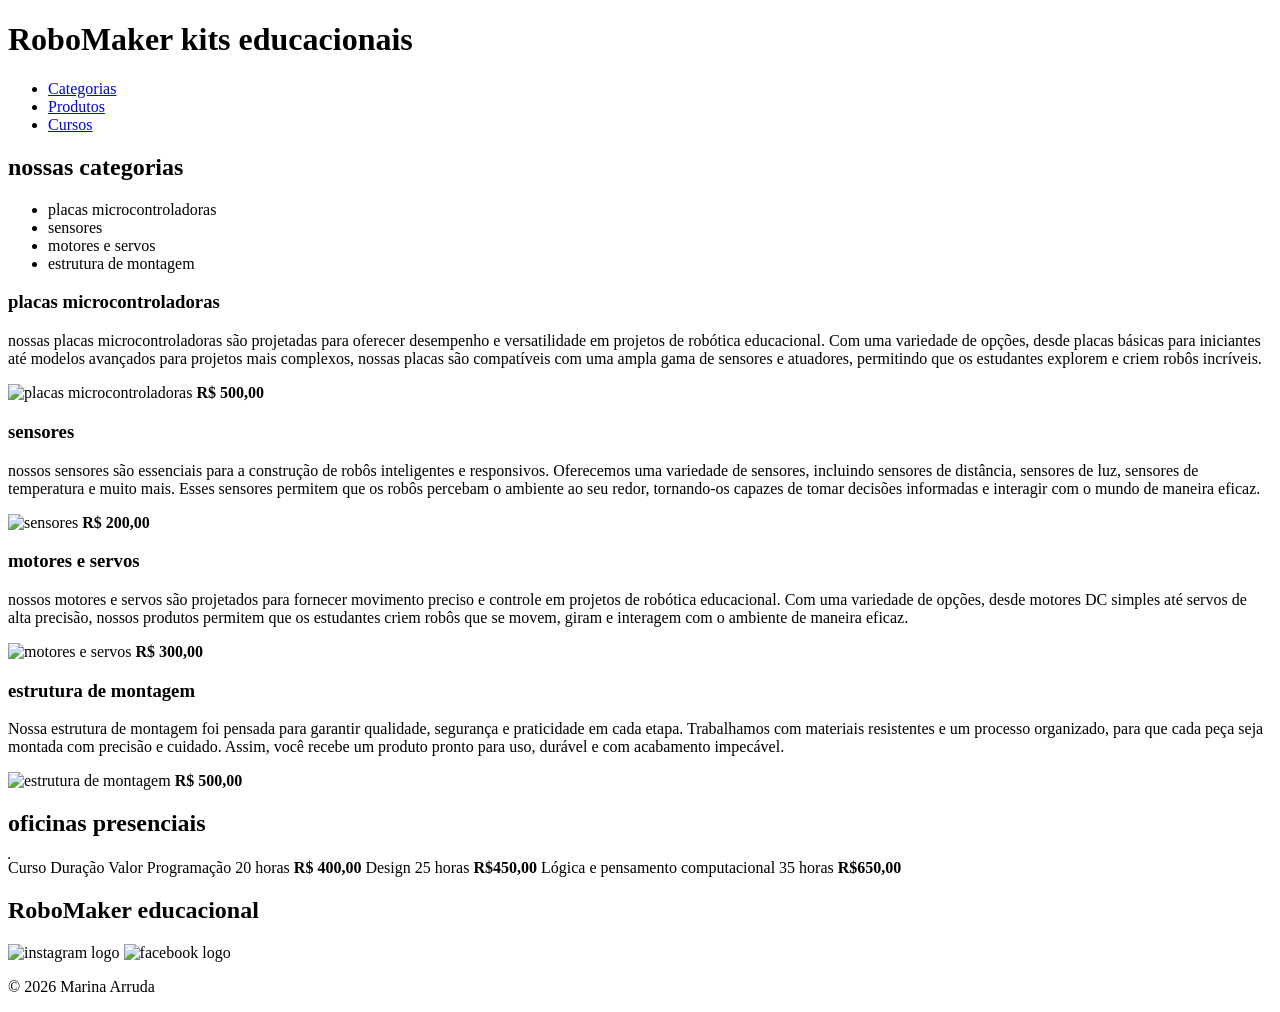
==== index.html @ 4b1f6220 "Finalizando estrutura HTML5 do projeto RoboMaker" ====
<!DOCTYPE html>
<html lang="pt-BR">
<head>
    <meta charset="UTF-8">
    <meta name="viewport" content="width=device-width, initial-scale=1.0">
    <title>projeto RoboMaKer</title>
</head>
<body>
    <!--cabeç<alho-->
    <header>
        <div id="logo">
        <h1>RoboMaker kits educacionais</h1>
        </div>
        <nav>
            <ul>
        <li>
            <a
             href="categorias">Categorias</a>
            </li>
        <li>
            <a 
            href="produtos">Produtos</a>
        </li>
        <li>
            <a
             href="cursos">Cursos</a>
            </li>
        </ul>

        </nav>

    </header>
        
        
    <main>
        <section id="categorias">
            <h2>nossas categorias</h2>
                 <ul>
                    <li>placas microcontroladoras</li>
                    <li>sensores</li>
                    <li>motores e servos</li>
                    <li>estrutura de montagem</li>
                 </ul>
        </section>

        <section id="produtos">
            <article>
               <h3>placas microcontroladoras</h3>
               <p>nossas placas microcontroladoras são projetadas para oferecer desempenho e versatilidade em projetos de robótica educacional. Com uma variedade de opções, desde placas básicas para iniciantes até modelos avançados para projetos mais complexos, nossas placas são compatíveis com uma ampla gama de sensores e atuadores, permitindo que os estudantes explorem e criem robôs incríveis.</p>
               <img src="https://images.unsplash.com/photo-1610878785620-3ab2d3a2ae7b?" alt="placas microcontroladoras" width="300">
               <strong>R$ 500,00</strong>
               
            </article>
               <article>
                   <h3>sensores</h3>
                   <p>nossos sensores são essenciais para a construção de robôs inteligentes e responsivos. Oferecemos uma variedade de sensores, incluindo sensores de distância, sensores de luz, sensores de temperatura e muito mais. Esses sensores permitem que os robôs percebam o ambiente ao seu redor, tornando-os capazes de tomar decisões informadas e interagir com o mundo de maneira eficaz.</p>
                   <img src="https://images.unsplash.com/photo-1595692682118-774e5182f484?" alt="sensores" width="300">
                   <strong>R$ 200,00</strong>
                   
               </article>
               <article>
                   <h3>motores e servos</h3>
                   <p>nossos motores e servos são projetados para fornecer movimento preciso e controle em projetos de robótica educacional.
                        Com uma variedade de opções, desde motores DC simples até servos de alta precisão, nossos produtos permitem que os estudantes criem robôs que se movem, giram e interagem com o ambiente de maneira eficaz.</p>
                   <img src="https://images.unsplash.com/photo-1723730741647-caaea47ac90f?" alt="motores e servos" width="300">
                   <strong>R$ 300,00</strong>
               </article>
    
                   <article>
                       <h3>estrutura de montagem</h3>
                       <p>Nossa estrutura de montagem foi pensada para garantir qualidade, segurança e praticidade em cada etapa. Trabalhamos com materiais resistentes e um processo organizado, para que cada peça seja montada com precisão e cuidado. Assim, você recebe um produto pronto para uso, durável e com acabamento impecável.</p>
                       <img src="https://images.unsplash.com/photo-1591238372338-22d30c883a86?" alt="estrutura de montagem"  width="300">
                       <strong>R$ 500,00</strong>
                   </article>
        </section>

        <section id="Cursos">
            <h2>oficinas presenciais</h2>
    
            <table border="1"></table>
            <thead>
                <tr>Curso</tr>
                <tr>Duração</tr>
                <tr>Valor</tr>
            </thead>
            
            <tbody>
                <tr>
                    <td>Programação</td>
                    <td>20 horas</td>
                    <td> <strong>R$ 400,00</strong></td>
                </tr>
    
                <tr>
                    <td>Design</td>
                    <td>25 horas</td>
                    <td><strong>R$450,00</strong></td>
                </tr>
    
                <tr>
                    <td>Lógica e pensamento computacional</td>
                    <td>35 horas</td>
                    <td><strong>R$650,00</strong></td>
                </tr>
            </tbody>
            </table>

        </section>

    </main>

    <!--Rodapé-->
    <footer>
        <h2>RoboMaker educacional</h2>
        
        <img src="https://images.unsplash.com/photo-1633886897663-44c707d71904?" alt="instagram logo" width="100">
        <img src="https://images.unsplash.com/photo-1662947851950-2a8090a016d7?" alt="facebook logo" width="150">
        <p>
            &copy; 2026 Marina Arruda
        </p>

    </footer>

    
</body>
</html>
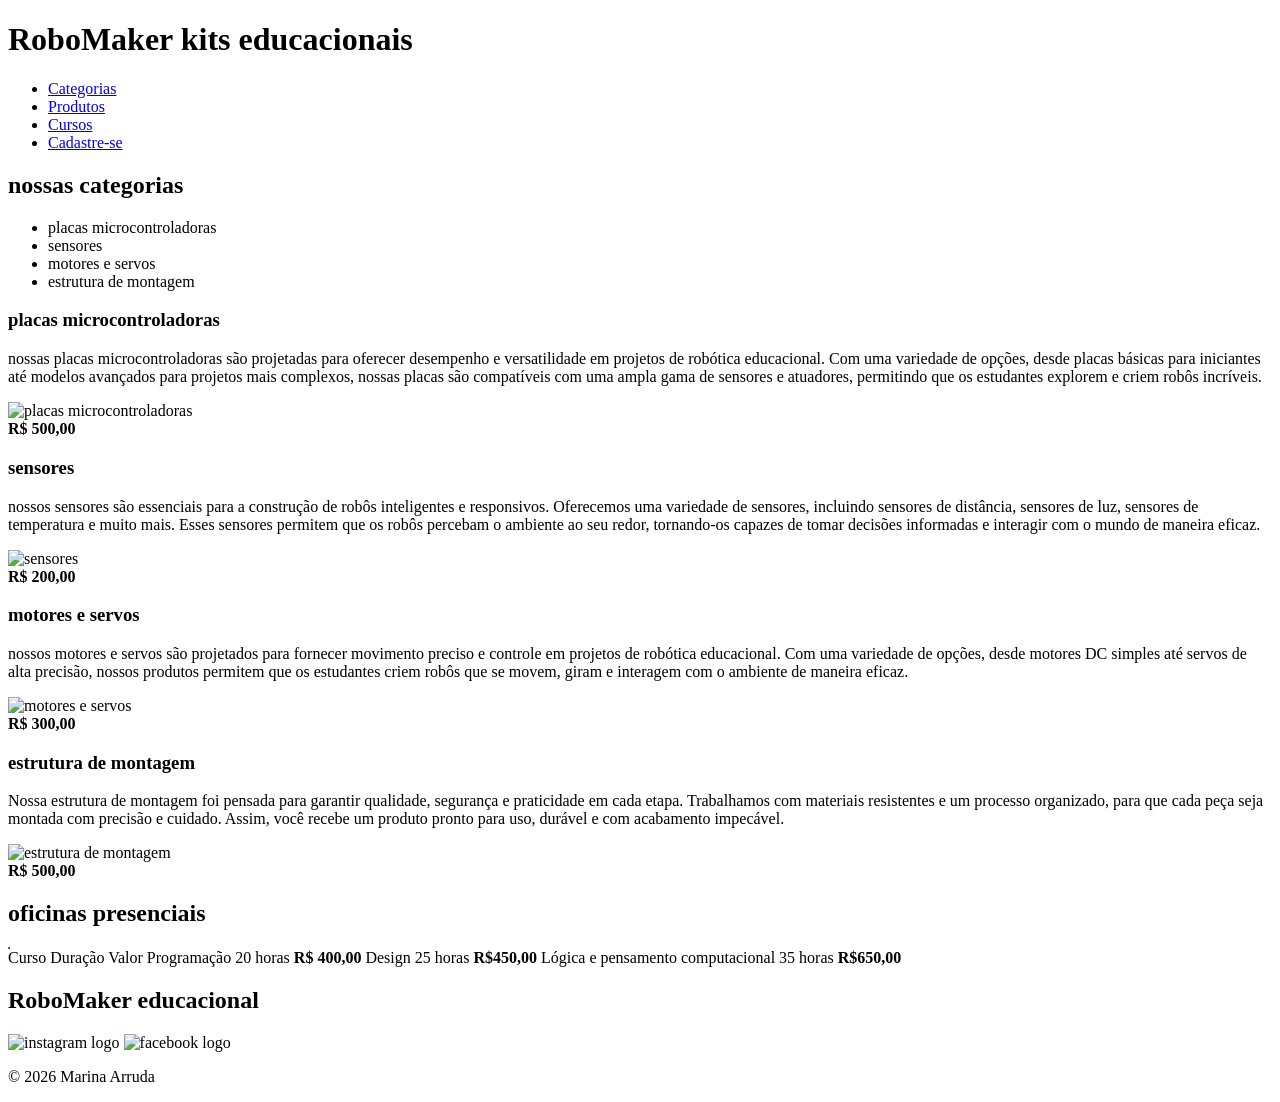
==== commit 8e62218a: "corrigido âncoras" ====
--- a/index.html
+++ b/index.html
@@ -15,15 +15,19 @@
             <ul>
         <li>
             <a
-             href="categorias">Categorias</a>
+             href="#categorias">Categorias</a>
             </li>
         <li>
             <a 
-            href="produtos">Produtos</a>
+            href="#produtos">Produtos</a>
         </li>
         <li>
             <a
-             href="cursos">Cursos</a>
+             href="#cursos">Cursos</a>
+            </li>
+            <li>
+            <a
+             href="cadastro.html">Cadastre-se</a>
             </li>
         </ul>
 
@@ -48,6 +52,7 @@
                <h3>placas microcontroladoras</h3>
                <p>nossas placas microcontroladoras são projetadas para oferecer desempenho e versatilidade em projetos de robótica educacional. Com uma variedade de opções, desde placas básicas para iniciantes até modelos avançados para projetos mais complexos, nossas placas são compatíveis com uma ampla gama de sensores e atuadores, permitindo que os estudantes explorem e criem robôs incríveis.</p>
                <img src="https://images.unsplash.com/photo-1610878785620-3ab2d3a2ae7b?" alt="placas microcontroladoras" width="300">
+               <br>
                <strong>R$ 500,00</strong>
                
             </article>
@@ -55,6 +60,7 @@
                    <h3>sensores</h3>
                    <p>nossos sensores são essenciais para a construção de robôs inteligentes e responsivos. Oferecemos uma variedade de sensores, incluindo sensores de distância, sensores de luz, sensores de temperatura e muito mais. Esses sensores permitem que os robôs percebam o ambiente ao seu redor, tornando-os capazes de tomar decisões informadas e interagir com o mundo de maneira eficaz.</p>
                    <img src="https://images.unsplash.com/photo-1595692682118-774e5182f484?" alt="sensores" width="300">
+                   <br>
                    <strong>R$ 200,00</strong>
                    
                </article>
@@ -63,6 +69,7 @@
                    <p>nossos motores e servos são projetados para fornecer movimento preciso e controle em projetos de robótica educacional.
                         Com uma variedade de opções, desde motores DC simples até servos de alta precisão, nossos produtos permitem que os estudantes criem robôs que se movem, giram e interagem com o ambiente de maneira eficaz.</p>
                    <img src="https://images.unsplash.com/photo-1723730741647-caaea47ac90f?" alt="motores e servos" width="300">
+                   <br>
                    <strong>R$ 300,00</strong>
                </article>
     
@@ -70,6 +77,7 @@
                        <h3>estrutura de montagem</h3>
                        <p>Nossa estrutura de montagem foi pensada para garantir qualidade, segurança e praticidade em cada etapa. Trabalhamos com materiais resistentes e um processo organizado, para que cada peça seja montada com precisão e cuidado. Assim, você recebe um produto pronto para uso, durável e com acabamento impecável.</p>
                        <img src="https://images.unsplash.com/photo-1591238372338-22d30c883a86?" alt="estrutura de montagem"  width="300">
+                       <br>
                        <strong>R$ 500,00</strong>
                    </article>
         </section>
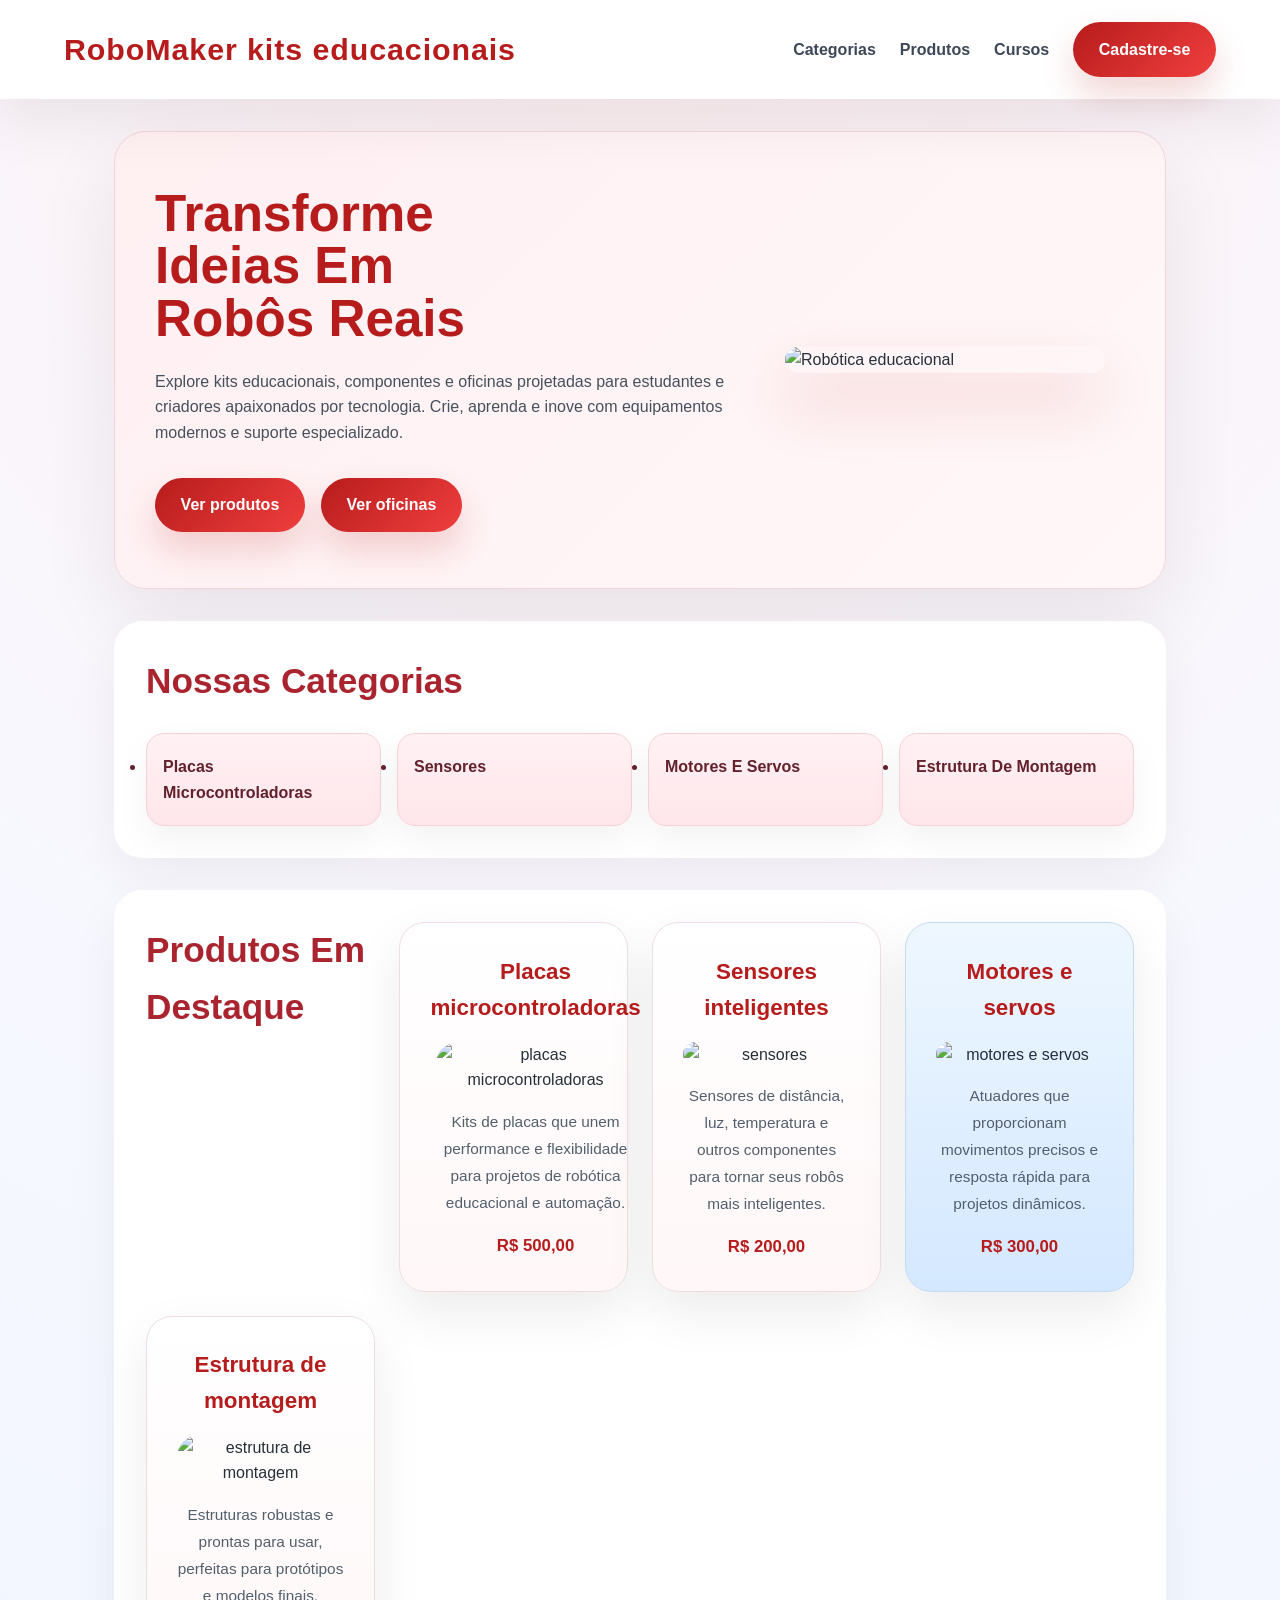
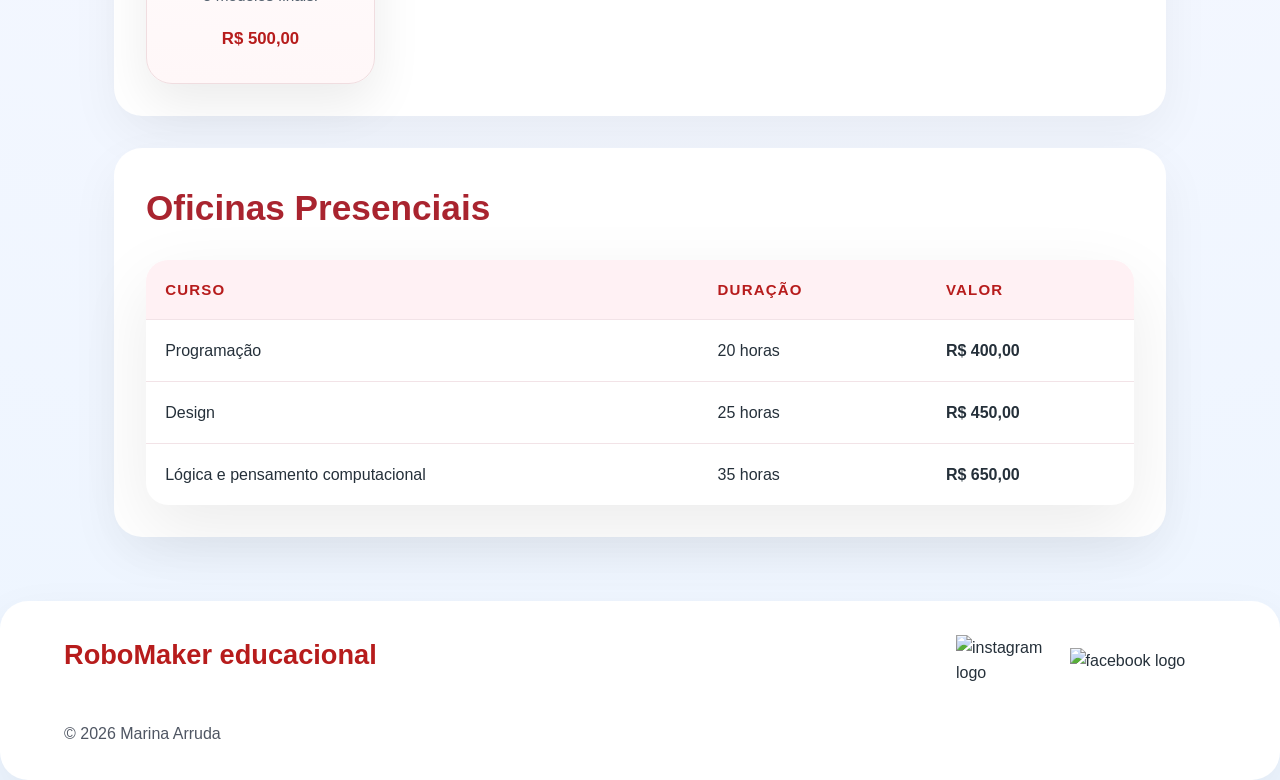
==== commit d221fdce: "add robomaker" ====
--- a/index.html
+++ b/index.html
@@ -4,125 +4,490 @@
     <meta charset="UTF-8">
     <meta name="viewport" content="width=device-width, initial-scale=1.0">
     <title>projeto RoboMaKer</title>
+    <style>
+        * {
+            margin: 0;
+            padding: 0;
+            box-sizing: border-box;
+        }
+
+        body {
+            font-family: 'Segoe UI', Tahoma, Geneva, Verdana, sans-serif;
+            background: radial-gradient(circle at top, #fff0f3 0%, #f7f8ff 45%, #edf5ff 100%);
+            color: #25303a;
+            line-height: 1.6;
+        }
+
+        a {
+            color: inherit;
+            text-decoration: none;
+        }
+
+        img {
+            display: block;
+            max-width: 100%;
+        }
+
+        header {
+            position: sticky;
+            top: 0;
+            z-index: 20;
+            background: #ffffff;
+            padding: 1.4rem 5%;
+            box-shadow: 0 20px 60px rgba(0, 0, 0, 0.08);
+            display: flex;
+            align-items: center;
+            justify-content: space-between;
+            gap: 1rem;
+        }
+
+        .titulo {
+            font-size: 1.9rem;
+            font-weight: 800;
+            color: #b71c1c;
+            letter-spacing: 0.03em;
+        }
+
+        nav ul {
+            display: flex;
+            flex-wrap: wrap;
+            gap: 1.5rem;
+            align-items: center;
+            margin: 0;
+            padding: 0;
+            list-style: none;
+        }
+
+        .linkNav {
+            font-weight: 600;
+            color: #3c4757;
+            transition: color 0.25s ease, transform 0.2s ease;
+        }
+
+        .linkNav:hover {
+            color: #b71c1c;
+            transform: translateY(-1px);
+        }
+
+        .botaoPricipal {
+            display: inline-block;
+            background: linear-gradient(135deg, #b71c1c 0%, #f03e3e 100%);
+            color: #ffffff;
+            padding: 0.9rem 1.6rem;
+            border-radius: 999px;
+            font-weight: 700;
+            box-shadow: 0 18px 35px rgba(183, 28, 28, 0.18);
+            transition: transform 0.2s ease, filter 0.2s ease;
+        }
+
+        .botaoPricipal:hover {
+            filter: brightness(1.05);
+            transform: translateY(-1px);
+        }
+
+        main {
+            max-width: 1180px;
+            margin: 0 auto;
+            padding: 2rem 5%;
+        }
+
+        .secaoHero {
+            display: grid;
+            grid-template-columns: 1fr 360px;
+            gap: 2rem;
+            background: linear-gradient(135deg, #fff0f2 0%, #fff7f8 100%);
+            border: 1px solid #f5d5dc;
+            border-radius: 32px;
+            padding: 3.5rem 2.5rem;
+            box-shadow: 0 30px 80px rgba(0, 0, 0, 0.08);
+            margin-bottom: 2rem;
+        }
+
+        .secaoHero h2 {
+            font-size: clamp(3rem, 4vw, 4.2rem);
+            color: #b71c1c;
+            line-height: 1.02;
+            max-width: 12ch;
+        }
+
+        .secaoHero p {
+            max-width: 640px;
+            color: #46505d;
+            font-size: 1rem;
+        }
+
+        .hero-botao {
+            margin-top: 2rem;
+            display: flex;
+            gap: 1rem;
+            flex-wrap: wrap;
+        }
+
+        .hero-imagem {
+            display: flex;
+            justify-content: center;
+            align-items: center;
+        }
+
+        .hero-imagem img {
+            width: 100%;
+            max-width: 320px;
+            border-radius: 30px;
+            box-shadow: 0 30px 60px rgba(183, 28, 28, 0.18);
+        }
+
+        section {
+            background: #ffffff;
+            border-radius: 28px;
+            padding: 2rem;
+            margin-bottom: 2rem;
+            box-shadow: 0 18px 50px rgba(0, 0, 0, 0.05);
+        }
+
+        section h2 {
+            font-size: 2.2rem;
+            text-transform: capitalize;
+            margin-bottom: 1.5rem;
+            color: #a9242f;
+        }
+
+        #categorias ul {
+            display: grid;
+            grid-template-columns: repeat(auto-fit, minmax(200px, 1fr));
+            gap: 1rem;
+        }
+
+        #categorias li {
+            background: linear-gradient(180deg, #fff1f4 0%, #ffe6ea 100%);
+            border-radius: 18px;
+            padding: 1.25rem 1rem;
+            border: 1px solid #f5d1d8;
+            box-shadow: 0 14px 35px rgba(0, 0, 0, 0.05);
+            color: #62212c;
+            font-weight: 700;
+            text-transform: capitalize;
+        }
+
+        #produtos {
+            display: grid;
+            grid-template-columns: repeat(4, minmax(220px, 1fr));
+            gap: 1.5rem;
+        }
+
+        #produtos article {
+            border-radius: 26px;
+            border: 1px solid #f0dde0;
+            background: linear-gradient(180deg, #ffffff 0%, #fff7f8 100%);
+            padding: 1.9rem;
+            box-shadow: 0 20px 50px rgba(0, 0, 0, 0.08);
+            display: grid;
+            gap: 1rem;
+            justify-items: center;
+            text-align: center;
+            min-height: 360px;
+        }
+
+        #produtos article:nth-child(4) {
+            background: linear-gradient(180deg, #eef7ff 0%, #d4e8ff 100%);
+            border-color: #c5dbf4;
+        }
+
+        @media (max-width: 1100px) {
+            #produtos {
+                grid-template-columns: repeat(3, minmax(220px, 1fr));
+            }
+        }
+
+        @media (max-width: 860px) {
+            #produtos {
+                grid-template-columns: repeat(2, minmax(220px, 1fr));
+            }
+        }
+
+        @media (max-width: 620px) {
+            #produtos {
+                grid-template-columns: 1fr;
+            }
+        }
+
+        #produtos h3 {
+            margin: 0;
+            color: #b71c1c;
+            font-size: 1.4rem;
+        }
+
+        #produtos img {
+            max-width: 200px;
+            width: 100%;
+            border-radius: 22px;
+            object-fit: cover;
+        }
+
+        #produtos p {
+            color: #525f6d;
+            font-size: 0.96rem;
+            line-height: 1.75;
+        }
+
+        #produtos strong {
+            color: #b71c1c;
+            font-size: 1.05rem;
+        }
+
+        table {
+            width: 100%;
+            border-collapse: collapse;
+            margin-top: 1.5rem;
+            background: #ffffff;
+            border-radius: 22px;
+            overflow: hidden;
+            box-shadow: 0 24px 70px rgba(0, 0, 0, 0.08);
+        }
+
+        table th,
+        table td {
+            padding: 1.1rem 1.2rem;
+            text-align: left;
+            border-bottom: 1px solid #f2e3e7;
+        }
+
+        table th {
+            background: #fff1f4;
+            color: #b71c1c;
+            text-transform: uppercase;
+            letter-spacing: 0.08em;
+            font-size: 0.94rem;
+        }
+
+        table tr:last-child td {
+            border-bottom: none;
+        }
+
+        footer {
+            display: grid;
+            grid-template-columns: 1fr 260px;
+            gap: 2rem;
+            padding: 2rem 5%;
+            background: #ffffff;
+            box-shadow: 0 18px 50px rgba(0, 0, 0, 0.06);
+            border-radius: 28px;
+        }
+
+        footer h2 {
+            margin: 0 0 0.75rem;
+            font-size: 1.7rem;
+            color: #b71c1c;
+        }
+
+        footer p {
+            color: #4f5663;
+            line-height: 1.75;
+        }
+
+        footer nav {
+            display: grid;
+            gap: 1.25rem;
+        }
+
+        footer nav h3 {
+            margin: 0 0 0.75rem;
+            font-size: 1rem;
+            color: #374151;
+        }
+
+        footer ul {
+            list-style: none;
+            padding: 0;
+            margin: 0;
+            display: grid;
+            gap: 0.65rem;
+        }
+
+        footer li a {
+            color: #4f5663;
+            transition: color 0.2s ease;
+        }
+
+        footer li a:hover {
+            color: #b71c1c;
+        }
+
+        .footer-social {
+            display: flex;
+            gap: 0.75rem;
+            flex-wrap: wrap;
+            align-items: center;
+        }
+
+        .footer-social img {
+            width: 42px;
+            height: 42px;
+            border-radius: 14px;
+            object-fit: cover;
+        }
+
+        .social-row {
+            display: flex;
+            gap: 1rem;
+            align-items: center;
+        }
+
+        @media (max-width: 960px) {
+            .secaoHero {
+                grid-template-columns: 1fr;
+                padding: 3rem 2rem;
+            }
+
+            footer {
+                grid-template-columns: 1fr;
+            }
+        }
+
+        @media (max-width: 720px) {
+            header {
+                flex-direction: column;
+                align-items: flex-start;
+            }
+
+            .listaNavegacao {
+                gap: 1rem;
+            }
+
+            main {
+                padding: 1.5rem 1.5rem;
+            }
+
+            .secaoHero {
+                padding: 2.5rem 1.5rem;
+            }
+
+            .botaoPricipal {
+                width: 100%;
+                text-align: center;
+            }
+        }
+    </style>
 </head>
+
 <body>
     <!--cabeç<alho-->
-    <header>
+    <header class="cabecalhoPrincipal">
         <div id="logo">
-        <h1>RoboMaker kits educacionais</h1>
+            <h1 class="titulo">RoboMaker kits educacionais</h1>
         </div>
         <nav>
-            <ul>
-        <li>
-            <a
-             href="#categorias">Categorias</a>
-            </li>
-        <li>
-            <a 
-            href="#produtos">Produtos</a>
-        </li>
-        <li>
-            <a
-             href="#cursos">Cursos</a>
-            </li>
-            <li>
-            <a
-             href="cadastro.html">Cadastre-se</a>
-            </li>
-        </ul>
-
+            <ul class="listaNavegacao">
+                <li>
+                    <a href="#categorias" class="linkNav">Categorias</a>
+                </li>
+                <li>
+                    <a href="#produtos" class="linkNav">Produtos</a>
+                </li>
+                <li>
+                    <a href="#cursos" class="linkNav">Cursos</a>
+                </li>
+                <li>
+                    <a href="cadastro.html" class="botaoPricipal">Cadastre-se</a>
+                </li>
+            </ul>
         </nav>
-
     </header>
         
         
     <main>
+        <section class="secaoHero">
+            <div>
+                <h2>Transforme ideias em robôs reais</h2>
+                <p>Explore kits educacionais, componentes e oficinas projetadas para estudantes e criadores apaixonados por tecnologia. Crie, aprenda e inove com equipamentos modernos e suporte especializado.</p>
+                <div class="hero-botao">
+                    <a href="#produtos" class="botaoPricipal">Ver produtos</a>
+                    <a href="#cursos" class="botaoPricipal">Ver oficinas</a>
+                </div>
+            </div>
+            <div class="hero-imagem">
+                <img src="https://images.unsplash.com/photo-1590698930414-b84d7bb11b7b?auto=format&fit=crop&w=720&q=80" alt="Robótica educacional" />
+            </div>
+        </section>
+
         <section id="categorias">
-            <h2>nossas categorias</h2>
-                 <ul>
-                    <li>placas microcontroladoras</li>
-                    <li>sensores</li>
-                    <li>motores e servos</li>
-                    <li>estrutura de montagem</li>
-                 </ul>
+            <h2>Nossas categorias</h2>
+            <ul>
+                <li>placas microcontroladoras</li>
+                <li>sensores</li>
+                <li>motores e servos</li>
+                <li>estrutura de montagem</li>
+            </ul>
         </section>
 
         <section id="produtos">
+            <h2>Produtos em destaque</h2>
             <article>
-               <h3>placas microcontroladoras</h3>
-               <p>nossas placas microcontroladoras são projetadas para oferecer desempenho e versatilidade em projetos de robótica educacional. Com uma variedade de opções, desde placas básicas para iniciantes até modelos avançados para projetos mais complexos, nossas placas são compatíveis com uma ampla gama de sensores e atuadores, permitindo que os estudantes explorem e criem robôs incríveis.</p>
-               <img src="https://images.unsplash.com/photo-1610878785620-3ab2d3a2ae7b?" alt="placas microcontroladoras" width="300">
-               <br>
-               <strong>R$ 500,00</strong>
-               
+                <h3>Placas microcontroladoras</h3>
+                <img src="https://images.unsplash.com/photo-1610878785620-3ab2d3a2ae7b?auto=format&fit=crop&w=520&q=80" alt="placas microcontroladoras" />
+                <p>Kits de placas que unem performance e flexibilidade para projetos de robótica educacional e automação.</p>
+                <strong>R$ 500,00</strong>
             </article>
-               <article>
-                   <h3>sensores</h3>
-                   <p>nossos sensores são essenciais para a construção de robôs inteligentes e responsivos. Oferecemos uma variedade de sensores, incluindo sensores de distância, sensores de luz, sensores de temperatura e muito mais. Esses sensores permitem que os robôs percebam o ambiente ao seu redor, tornando-os capazes de tomar decisões informadas e interagir com o mundo de maneira eficaz.</p>
-                   <img src="https://images.unsplash.com/photo-1595692682118-774e5182f484?" alt="sensores" width="300">
-                   <br>
-                   <strong>R$ 200,00</strong>
-                   
-               </article>
-               <article>
-                   <h3>motores e servos</h3>
-                   <p>nossos motores e servos são projetados para fornecer movimento preciso e controle em projetos de robótica educacional.
-                        Com uma variedade de opções, desde motores DC simples até servos de alta precisão, nossos produtos permitem que os estudantes criem robôs que se movem, giram e interagem com o ambiente de maneira eficaz.</p>
-                   <img src="https://images.unsplash.com/photo-1723730741647-caaea47ac90f?" alt="motores e servos" width="300">
-                   <br>
-                   <strong>R$ 300,00</strong>
-               </article>
-    
-                   <article>
-                       <h3>estrutura de montagem</h3>
-                       <p>Nossa estrutura de montagem foi pensada para garantir qualidade, segurança e praticidade em cada etapa. Trabalhamos com materiais resistentes e um processo organizado, para que cada peça seja montada com precisão e cuidado. Assim, você recebe um produto pronto para uso, durável e com acabamento impecável.</p>
-                       <img src="https://images.unsplash.com/photo-1591238372338-22d30c883a86?" alt="estrutura de montagem"  width="300">
-                       <br>
-                       <strong>R$ 500,00</strong>
-                   </article>
+            <article>
+                <h3>Sensores inteligentes</h3>
+                <img src="https://images.unsplash.com/photo-1595692682118-774e5182f484?auto=format&fit=crop&w=520&q=80" alt="sensores" />
+                <p>Sensores de distância, luz, temperatura e outros componentes para tornar seus robôs mais inteligentes.</p>
+                <strong>R$ 200,00</strong>
+            </article>
+            <article>
+                <h3>Motores e servos</h3>
+                <img src="https://images.unsplash.com/photo-1723730741647-caaea47ac90f?auto=format&fit=crop&w=520&q=80" alt="motores e servos" />
+                <p>Atuadores que proporcionam movimentos precisos e resposta rápida para projetos dinâmicos.</p>
+                <strong>R$ 300,00</strong>
+            </article>
+            <article>
+                <h3>Estrutura de montagem</h3>
+                <img src="https://images.unsplash.com/photo-1591238372338-22d30c883a86?auto=format&fit=crop&w=520&q=80" alt="estrutura de montagem" />
+                <p>Estruturas robustas e prontas para usar, perfeitas para protótipos e modelos finais.</p>
+                <strong>R$ 500,00</strong>
+            </article>
         </section>
 
-        <section id="Cursos">
-            <h2>oficinas presenciais</h2>
-    
-            <table border="1"></table>
-            <thead>
-                <tr>Curso</tr>
-                <tr>Duração</tr>
-                <tr>Valor</tr>
-            </thead>
-            
-            <tbody>
-                <tr>
-                    <td>Programação</td>
-                    <td>20 horas</td>
-                    <td> <strong>R$ 400,00</strong></td>
-                </tr>
-    
-                <tr>
-                    <td>Design</td>
-                    <td>25 horas</td>
-                    <td><strong>R$450,00</strong></td>
-                </tr>
-    
-                <tr>
-                    <td>Lógica e pensamento computacional</td>
-                    <td>35 horas</td>
-                    <td><strong>R$650,00</strong></td>
-                </tr>
-            </tbody>
-            </table>
-
+        <section id="cursos">
+            <h2>Oficinas presenciais</h2>
+            <div class="table-wrapper">
+                <table>
+                    <thead>
+                        <tr>
+                            <th>Curso</th>
+                            <th>Duração</th>
+                            <th>Valor</th>
+                        </tr>
+                    </thead>
+                    <tbody>
+                        <tr>
+                            <td>Programação</td>
+                            <td>20 horas</td>
+                            <td><strong>R$ 400,00</strong></td>
+                        </tr>
+                        <tr>
+                            <td>Design</td>
+                            <td>25 horas</td>
+                            <td><strong>R$ 450,00</strong></td>
+                        </tr>
+                        <tr>
+                            <td>Lógica e pensamento computacional</td>
+                            <td>35 horas</td>
+                            <td><strong>R$ 650,00</strong></td>
+                        </tr>
+                    </tbody>
+                </table>
+            </div>
         </section>
-
     </main>
 
     <!--Rodapé-->
     <footer>
         <h2>RoboMaker educacional</h2>
         
-        <img src="https://images.unsplash.com/photo-1633886897663-44c707d71904?" alt="instagram logo" width="100">
-        <img src="https://images.unsplash.com/photo-1662947851950-2a8090a016d7?" alt="facebook logo" width="150">
+        <div class="social-row">
+            <img src="https://images.unsplash.com/photo-1633886897663-44c707d71904?" alt="instagram logo" width="100">
+            <img src="https://images.unsplash.com/photo-1662947851950-2a8090a016d7?" alt="facebook logo" width="150">
+        </div>
         <p>
             &copy; 2026 Marina Arruda
         </p>
